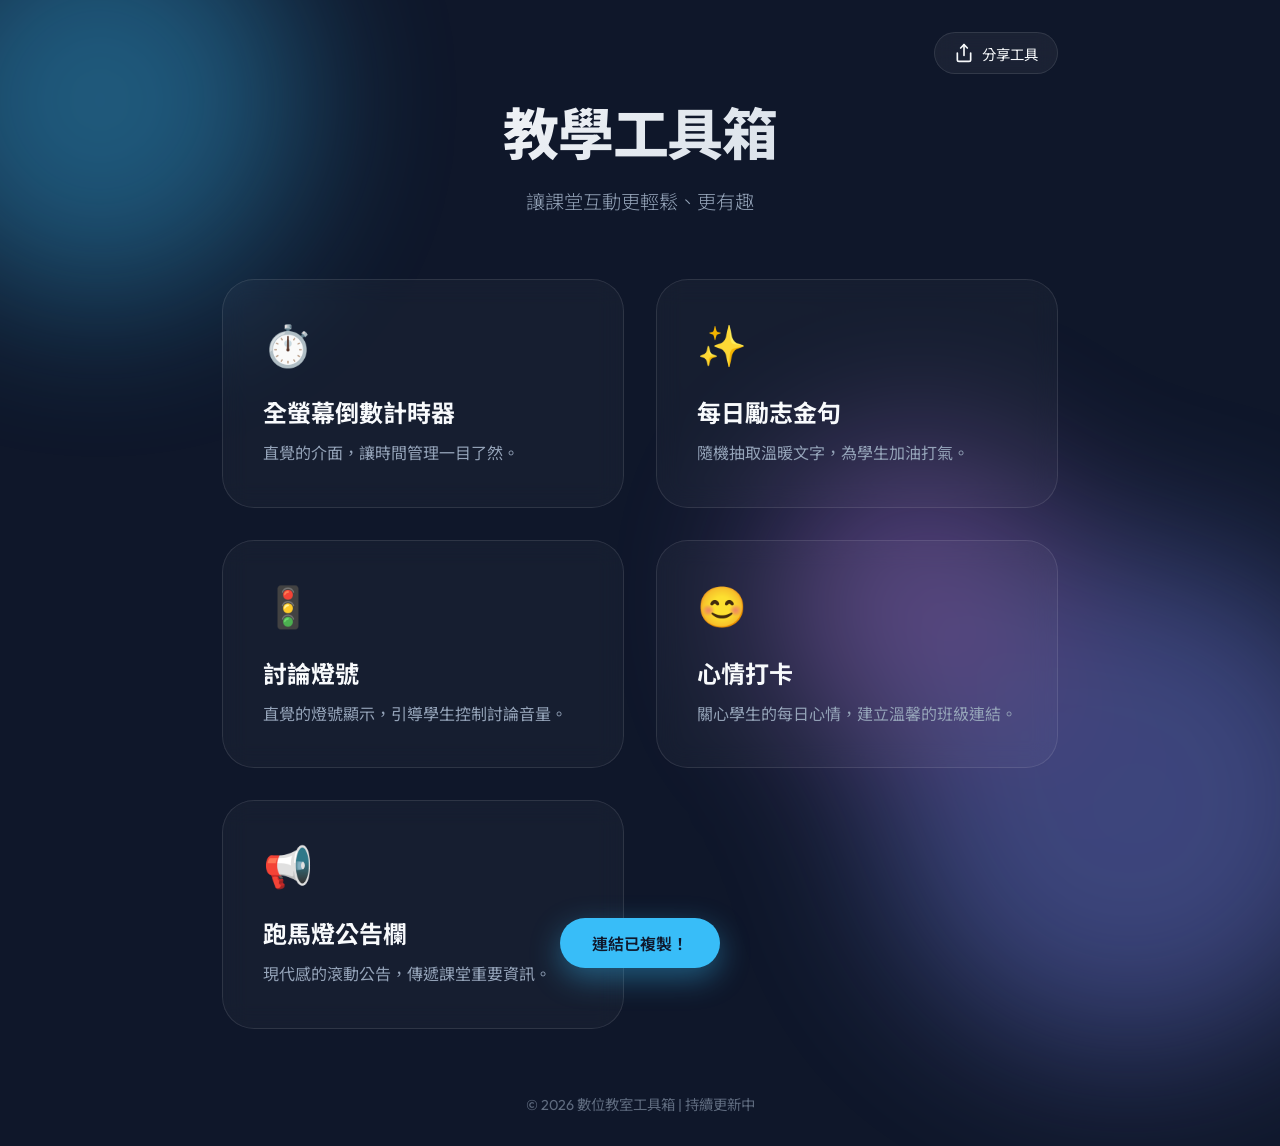
==== index.html @ a1071337 "Initial commit" ====
<!DOCTYPE html>
<html lang="zh-TW">
<head>
    <meta charset="UTF-8">
    <meta name="viewport" content="width=device-width, initial-scale=1.0">
    <title>教學工具箱 - 我的數位教室</title>
    <meta name="description" content="為教師設計的數位工具集合，包含計時器、金句、討論燈號、心情簽到及公告跑馬燈。">
    <!-- Google Fonts -->
    <link rel="preconnect" href="https://fonts.googleapis.com">
    <link rel="preconnect" href="https://fonts.gstatic.com" crossorigin>
    <link href="https://fonts.googleapis.com/css2?family=Outfit:wght@300;400;600;800&family=Noto+Sans+TC:wght@300;400;700&display=swap" rel="stylesheet">
    <link rel="stylesheet" href="assets/style.css">
</head>
<body>
    <div class="background-blobs">
        <div class="blob blob-1"></div>
        <div class="blob blob-2"></div>
        <div class="blob blob-3"></div>
    </div>

    <div class="dashboard-container">
        <header>
            <div class="header-top">
                <button id="share-btn" class="share-btn" title="分享工具箱">
                    <svg width="20" height="20" viewBox="0 0 24 24" fill="none" stroke="currentColor" stroke-width="2" stroke-linecap="round" stroke-linejoin="round"><path d="M4 12v8a2 2 0 0 0 2 2h12a2 2 0 0 0 2-2v-8"></path><polyline points="16 6 12 2 8 6"></polyline><line x1="12" y1="2" x2="12" y2="15"></line></svg>
                    分享工具
                </button>
            </div>
            <h1>教學工具箱</h1>
            <p class="subtitle">讓課堂互動更輕鬆、更有趣</p>
        </header>

        <main class="tools-grid">
            <!-- Countdown Timer Card -->
            <a href="countdown-timer/index.html" class="tool-card" id="timer-tool">
                <div class="card-icon">⏱️</div>
                <div class="card-content">
                    <h2>全螢幕倒數計時器</h2>
                    <p>直覺的介面，讓時間管理一目了然。</p>
                </div>
                <div class="card-arrow">→</div>
            </a>

            <!-- Quote Generator Card -->
            <a href="quote-generator/index.html" class="tool-card" id="quote-tool">
                <div class="card-icon">✨</div>
                <div class="card-content">
                    <h2>每日勵志金句</h2>
                    <p>隨機抽取溫暖文字，為學生加油打氣。</p>
                </div>
                <div class="card-arrow">→</div>
            </a>

            <!-- Discussion Light Card -->
            <a href="discussion-light/index.html" class="tool-card" id="light-tool">
                <div class="card-icon">🚦</div>
                <div class="card-content">
                    <h2>討論燈號</h2>
                    <p>直覺的燈號顯示，引導學生控制討論音量。</p>
                </div>
                <div class="card-arrow">→</div>
            </a>

            <!-- Mood Check-in Card -->
            <a href="mood-checkin/index.html" class="tool-card" id="mood-tool">
                <div class="card-icon">😊</div>
                <div class="card-content">
                    <h2>心情打卡</h2>
                    <p>關心學生的每日心情，建立溫馨的班級連結。</p>
                </div>
                <div class="card-arrow">→</div>
            </a>

            <!-- Marquee Board Card -->
            <a href="marquee-board/index.html" class="tool-card" id="marquee-tool">
                <div class="card-icon">📢</div>
                <div class="card-content">
                    <h2>跑馬燈公告欄</h2>
                    <p>現代感的滾動公告，傳遞課堂重要資訊。</p>
                </div>
                <div class="card-arrow">→</div>
            </a>
        </main>

        <footer>
            <p>&copy; 2026 數位教室工具箱 | 持續更新中</p>
        </footer>
    </div>
    <div id="toast" class="toast">連結已複製！</div>
    <script src="assets/script.js"></script>
</body>
</html>
---- assets/style.css ----
:root {
    --primary-bg: #0f172a;
    --card-bg: rgba(255, 255, 255, 0.03);
    --card-border: rgba(255, 255, 255, 0.1);
    --card-hover-bg: rgba(255, 255, 255, 0.08);
    --text-main: #f8fafc;
    --text-muted: #94a3b8;
    --accent-1: #38bdf8;
    --accent-2: #818cf8;
}

* {
    margin: 0;
    padding: 0;
    box-sizing: border-box;
}

body {
    font-family: 'Outfit', 'Noto Sans TC', sans-serif;
    background-color: var(--primary-bg);
    color: var(--text-main);
    min-height: 100vh;
    display: flex;
    justify-content: center;
    align-items: center;
    overflow-x: hidden;
}

/* Background Blobs */
.background-blobs {
    position: fixed;
    top: 0;
    left: 0;
    width: 100%;
    height: 100%;
    z-index: -1;
    filter: blur(80px);
    opacity: 0.4;
}

.blob {
    position: absolute;
    border-radius: 50%;
}

.blob-1 {
    width: 400px;
    height: 400px;
    background: var(--accent-1);
    top: -100px;
    left: -100px;
    animation: move 20s infinite alternate;
}

.blob-2 {
    width: 500px;
    height: 500px;
    background: var(--accent-2);
    bottom: -150px;
    right: -100px;
    animation: move 25s infinite alternate-reverse;
}

.blob-3 {
    width: 300px;
    height: 300px;
    background: #c084fc;
    top: 50%;
    left: 60%;
    animation: move 15s infinite alternate;
}

@keyframes move {
    from { transform: translate(0, 0); }
    to { transform: translate(100px, 50px); }
}

/* Dashboard Container */
.dashboard-container {
    max-width: 900px;
    width: 90%;
    padding: 2rem;
    text-align: center;
}

header {
    margin-bottom: 4rem;
}

.header-top {
    display: flex;
    justify-content: flex-end;
    margin-bottom: 1rem;
}

.share-btn {
    background: rgba(255, 255, 255, 0.05);
    border: 1px solid rgba(255, 255, 255, 0.1);
    color: var(--text-main);
    padding: 0.6rem 1.2rem;
    border-radius: 100px;
    font-family: inherit;
    font-size: 0.9rem;
    cursor: pointer;
    display: flex;
    align-items: center;
    gap: 0.5rem;
    transition: all 0.3s ease;
    backdrop-filter: blur(10px);
}

.share-btn:hover {
    background: rgba(255, 255, 255, 0.1);
    transform: translateY(-2px);
    border-color: var(--accent-1);
}

.share-btn active {
    transform: scale(0.95);
}


header h1 {
    font-size: 3.5rem;
    font-weight: 800;
    letter-spacing: -0.02em;
    margin-bottom: 1rem;
    background: linear-gradient(135deg, #fff 0%, #cbd5e1 100%);
    -webkit-background-clip: text;
    -webkit-text-fill-color: transparent;
}

.subtitle {
    font-size: 1.2rem;
    color: var(--text-muted);
    font-weight: 300;
}

/* Tools Grid */
.tools-grid {
    display: grid;
    grid-template-columns: repeat(auto-fit, minmax(300px, 1fr));
    gap: 2rem;
    margin-bottom: 4rem;
}

.tool-card {
    background: var(--card-bg);
    border: 1px solid var(--card-border);
    backdrop-filter: blur(12px);
    border-radius: 2rem;
    padding: 2.5rem;
    text-decoration: none;
    color: inherit;
    display: flex;
    flex-direction: column;
    align-items: flex-start;
    text-align: left;
    transition: all 0.4s cubic-bezier(0.23, 1, 0.32, 1);
    position: relative;
    overflow: hidden;
    animation: fadeInUp 0.8s cubic-bezier(0.2, 0.8, 0.2, 1) both;
}

.tool-card:nth-child(1) { animation-delay: 0.1s; }
.tool-card:nth-child(2) { animation-delay: 0.2s; }
.tool-card:nth-child(3) { animation-delay: 0.3s; }
.tool-card:nth-child(4) { animation-delay: 0.4s; }
.tool-card:nth-child(5) { animation-delay: 0.5s; }


.tool-card:hover {
    background: var(--card-hover-bg);
    border-color: rgba(255, 255, 255, 0.2);
    transform: translateY(-10px);
    box-shadow: 0 20px 40px rgba(0, 0, 0, 0.3);
}

.card-icon {
    font-size: 2.5rem;
    margin-bottom: 1.5rem;
    transition: transform 0.4s ease;
}

.tool-card:hover .card-icon {
    transform: scale(1.2) rotate(5deg);
}

.tool-card h2 {
    font-size: 1.5rem;
    font-weight: 700;
    margin-bottom: 0.75rem;
}

.tool-card p {
    color: var(--text-muted);
    font-size: 1rem;
    line-height: 1.6;
}

.card-arrow {
    position: absolute;
    bottom: 2.5rem;
    right: 2.5rem;
    font-size: 1.5rem;
    opacity: 0;
    transform: translateX(-10px);
    transition: all 0.4s ease;
    color: var(--accent-1);
}

.tool-card:hover .card-arrow {
    opacity: 1;
    transform: translateX(0);
}

/* Footer */
footer {
    color: var(--text-muted);
    font-size: 0.9rem;
    opacity: 0.6;
}

/* Responsive */
@media (max-width: 640px) {
    header h1 {
        font-size: 2.5rem;
    }
    .tools-grid {
        grid-template-columns: 1fr;
    }
}

/* Toast Notification */
.toast {
    position: fixed;
    bottom: 2rem;
    left: 50%;
    transform: translateX(-50%) translateY(100px);
    background: var(--accent-1);
    color: var(--primary-bg);
    padding: 0.8rem 2rem;
    border-radius: 100px;
    font-weight: 600;
    box-shadow: 0 10px 30px rgba(56, 189, 248, 0.4);
    z-index: 1000;
    transition: transform 0.5s cubic-bezier(0.175, 0.885, 0.32, 1.275);
    pointer-events: none;
}

.toast.show {
    transform: translateX(-50%) translateY(0);
}

@keyframes fadeInUp {
    from {
        opacity: 0;
        transform: translateY(30px);
    }
    to {
        opacity: 1;
        transform: translateY(0);
    }
}
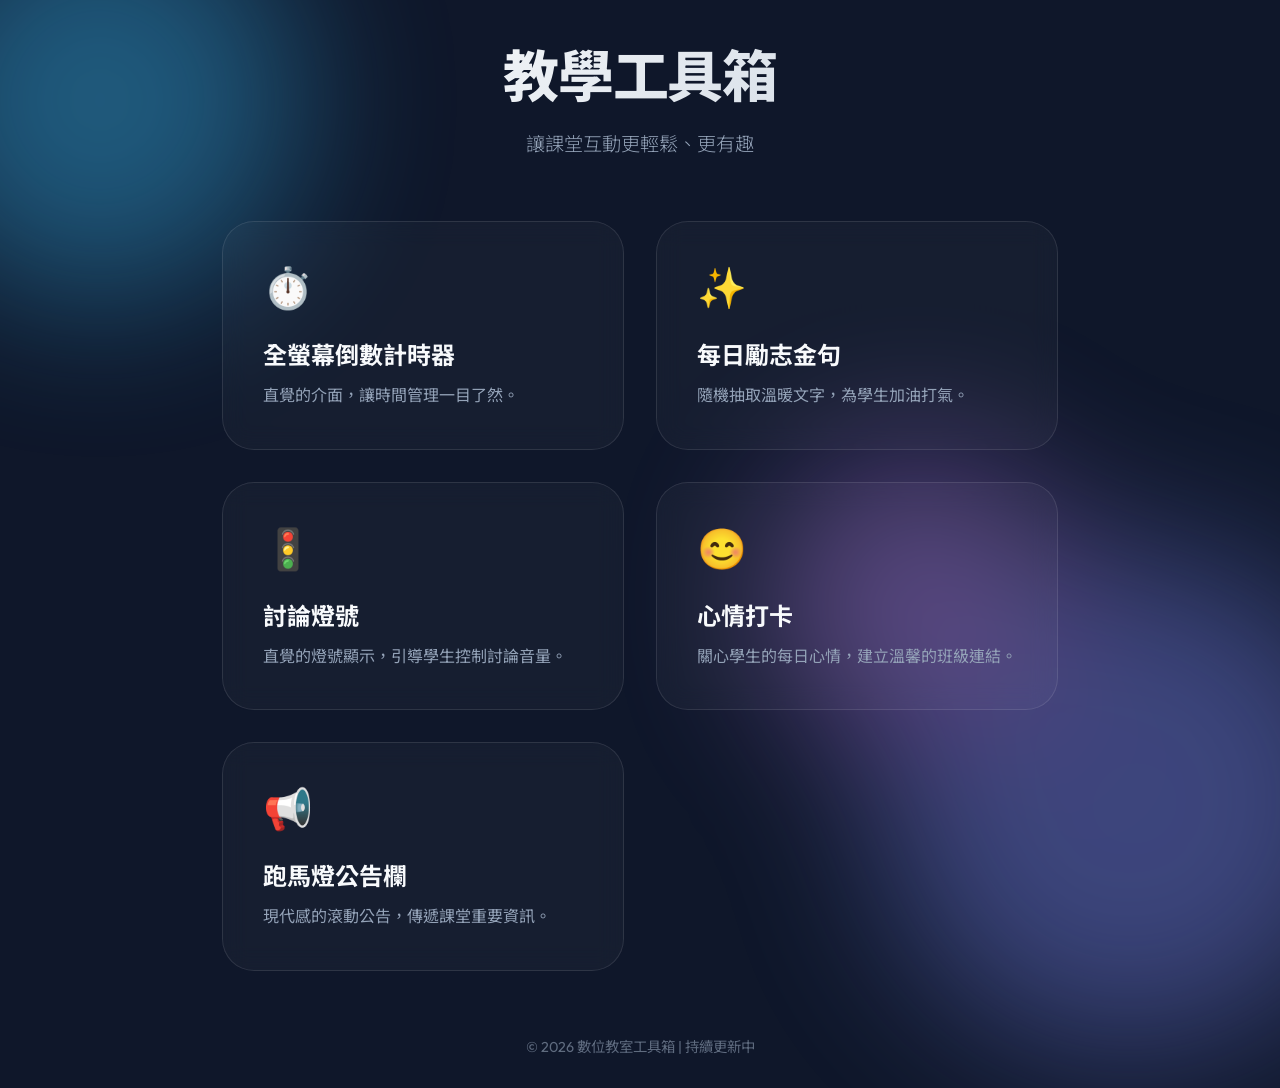
==== commit aaa7c0d5: "Add files via upload" ====
--- a/index.html
+++ b/index.html
@@ -20,12 +20,6 @@
 
     <div class="dashboard-container">
         <header>
-            <div class="header-top">
-                <button id="share-btn" class="share-btn" title="分享工具箱">
-                    <svg width="20" height="20" viewBox="0 0 24 24" fill="none" stroke="currentColor" stroke-width="2" stroke-linecap="round" stroke-linejoin="round"><path d="M4 12v8a2 2 0 0 0 2 2h12a2 2 0 0 0 2-2v-8"></path><polyline points="16 6 12 2 8 6"></polyline><line x1="12" y1="2" x2="12" y2="15"></line></svg>
-                    分享工具
-                </button>
-            </div>
             <h1>教學工具箱</h1>
             <p class="subtitle">讓課堂互動更輕鬆、更有趣</p>
         </header>
@@ -86,7 +80,6 @@
             <p>&copy; 2026 數位教室工具箱 | 持續更新中</p>
         </footer>
     </div>
-    <div id="toast" class="toast">連結已複製！</div>
     <script src="assets/script.js"></script>
 </body>
 </html>
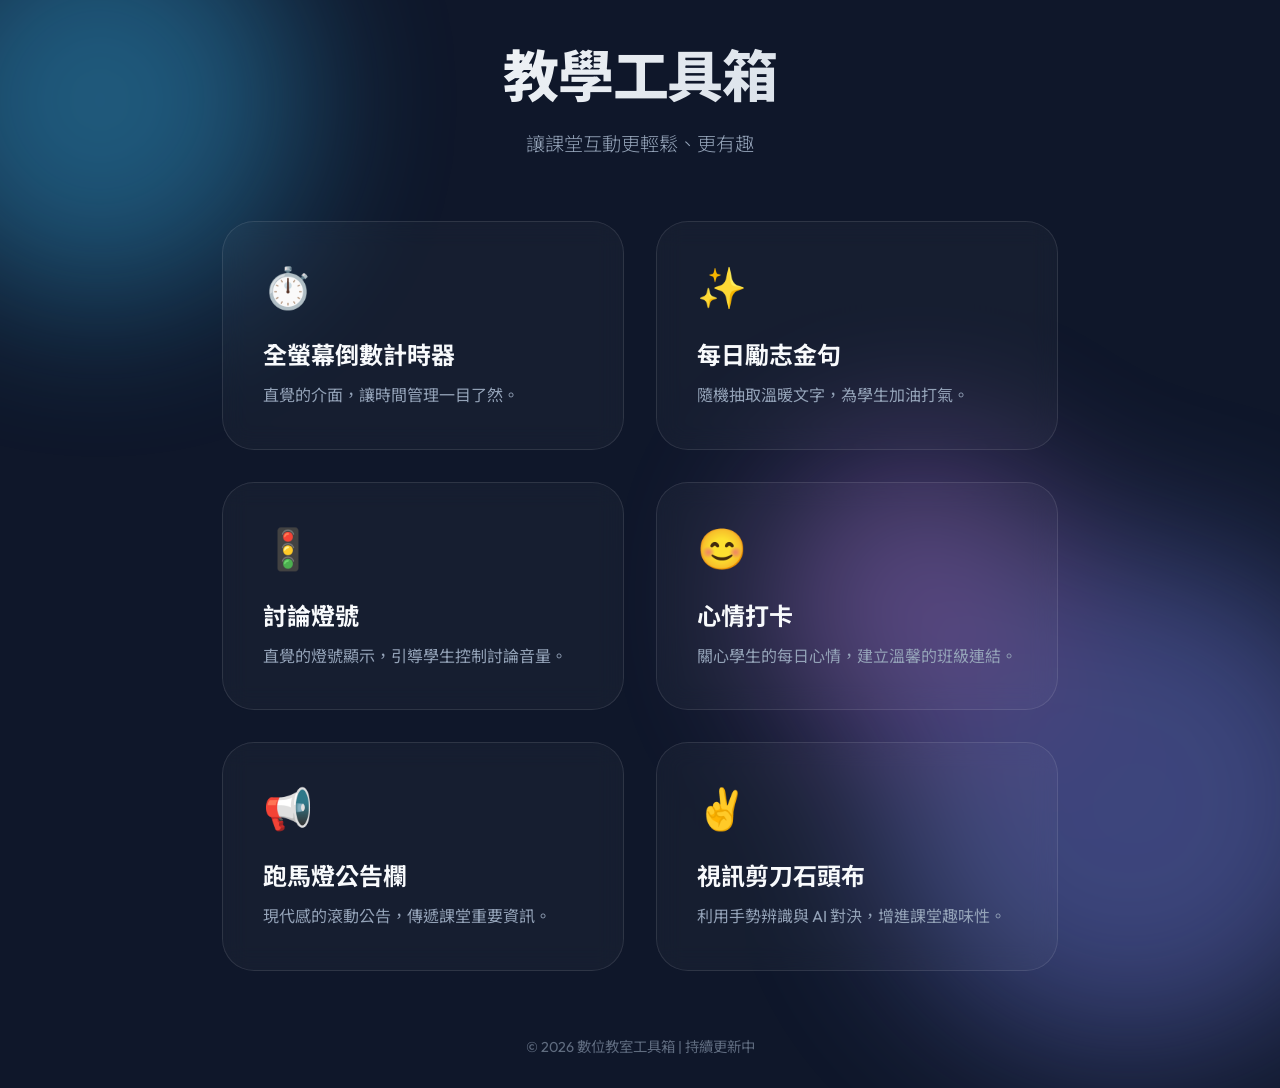
==== commit c685b1b5: "Add files via upload" ====
--- a/index.html
+++ b/index.html
@@ -74,6 +74,15 @@
                 </div>
                 <div class="card-arrow">→</div>
             </a>
+            <!-- Rock Paper Scissors Card -->
+            <a href="rock-paper-scissors/index.html" class="tool-card" id="rps-tool">
+                <div class="card-icon">✌️</div>
+                <div class="card-content">
+                    <h2>視訊剪刀石頭布</h2>
+                    <p>利用手勢辨識與 AI 對決，增進課堂趣味性。</p>
+                </div>
+                <div class="card-arrow">→</div>
+            </a>
         </main>
 
         <footer>
